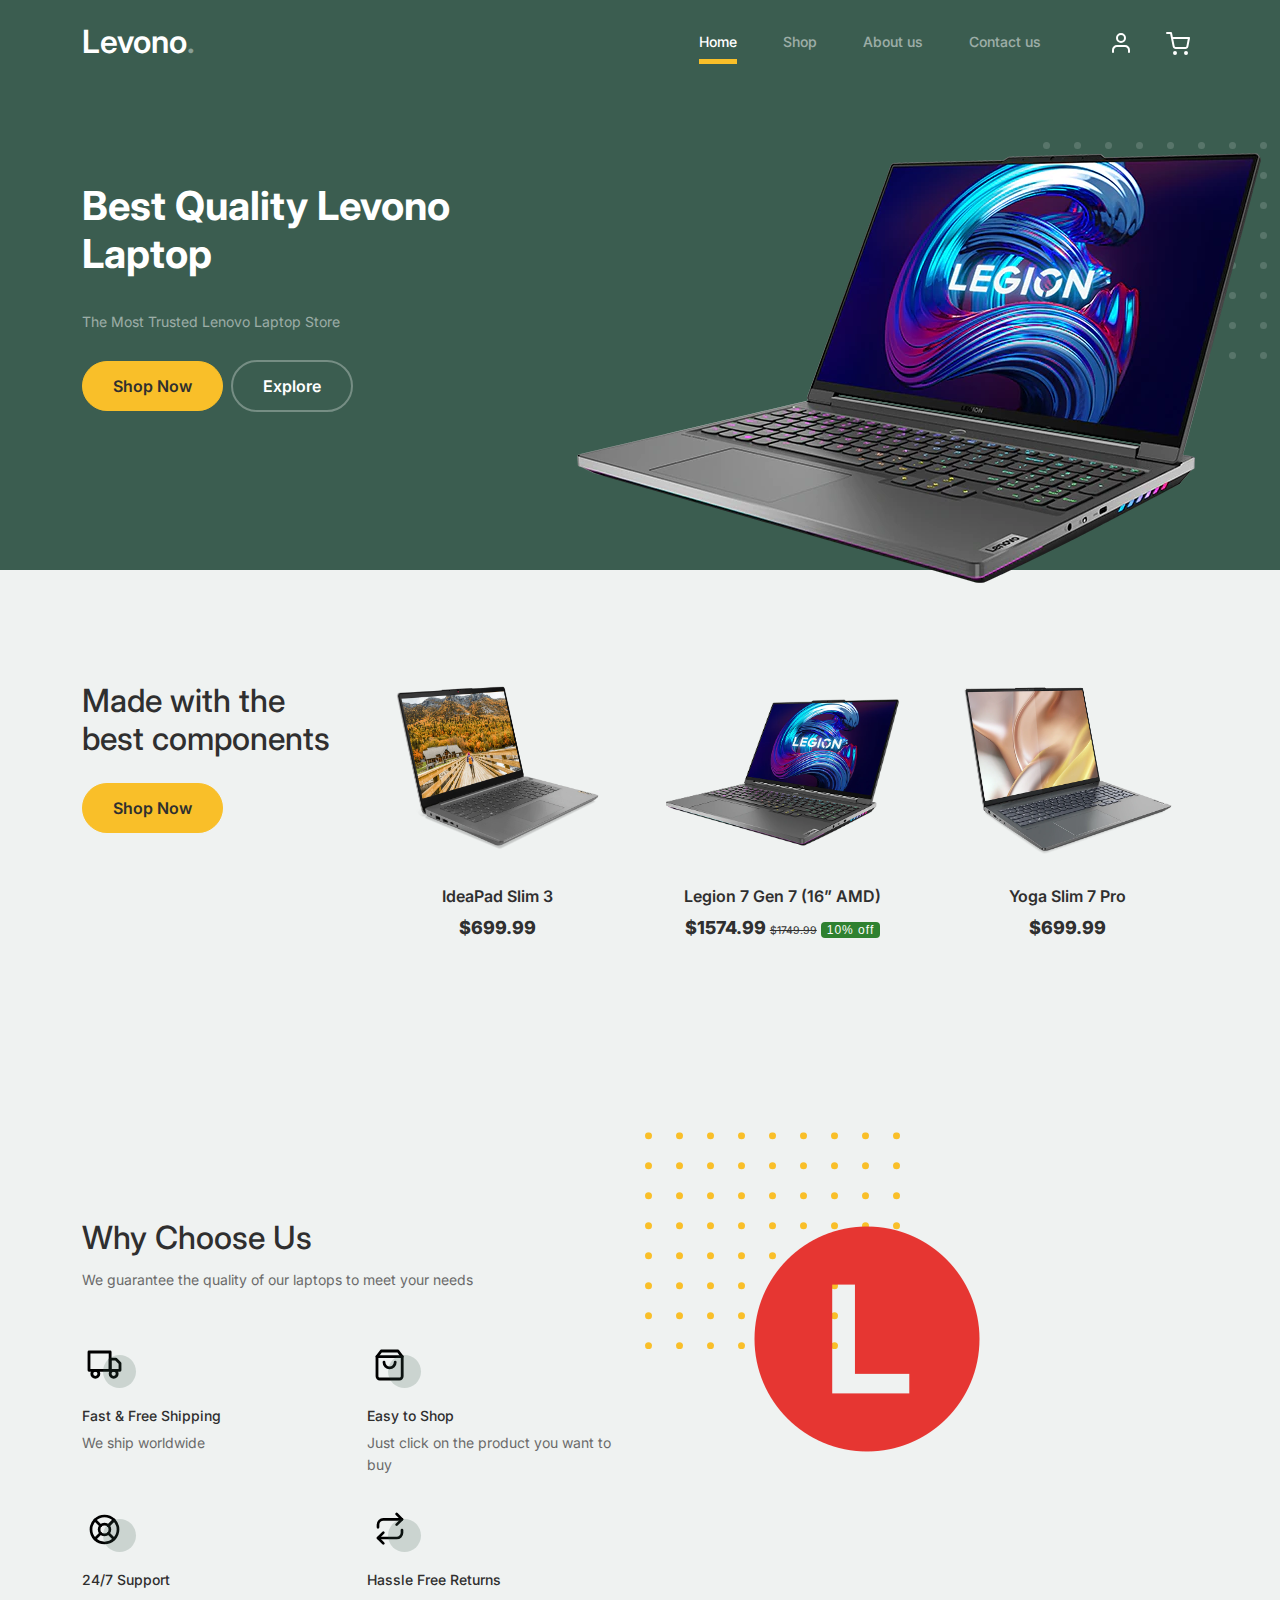
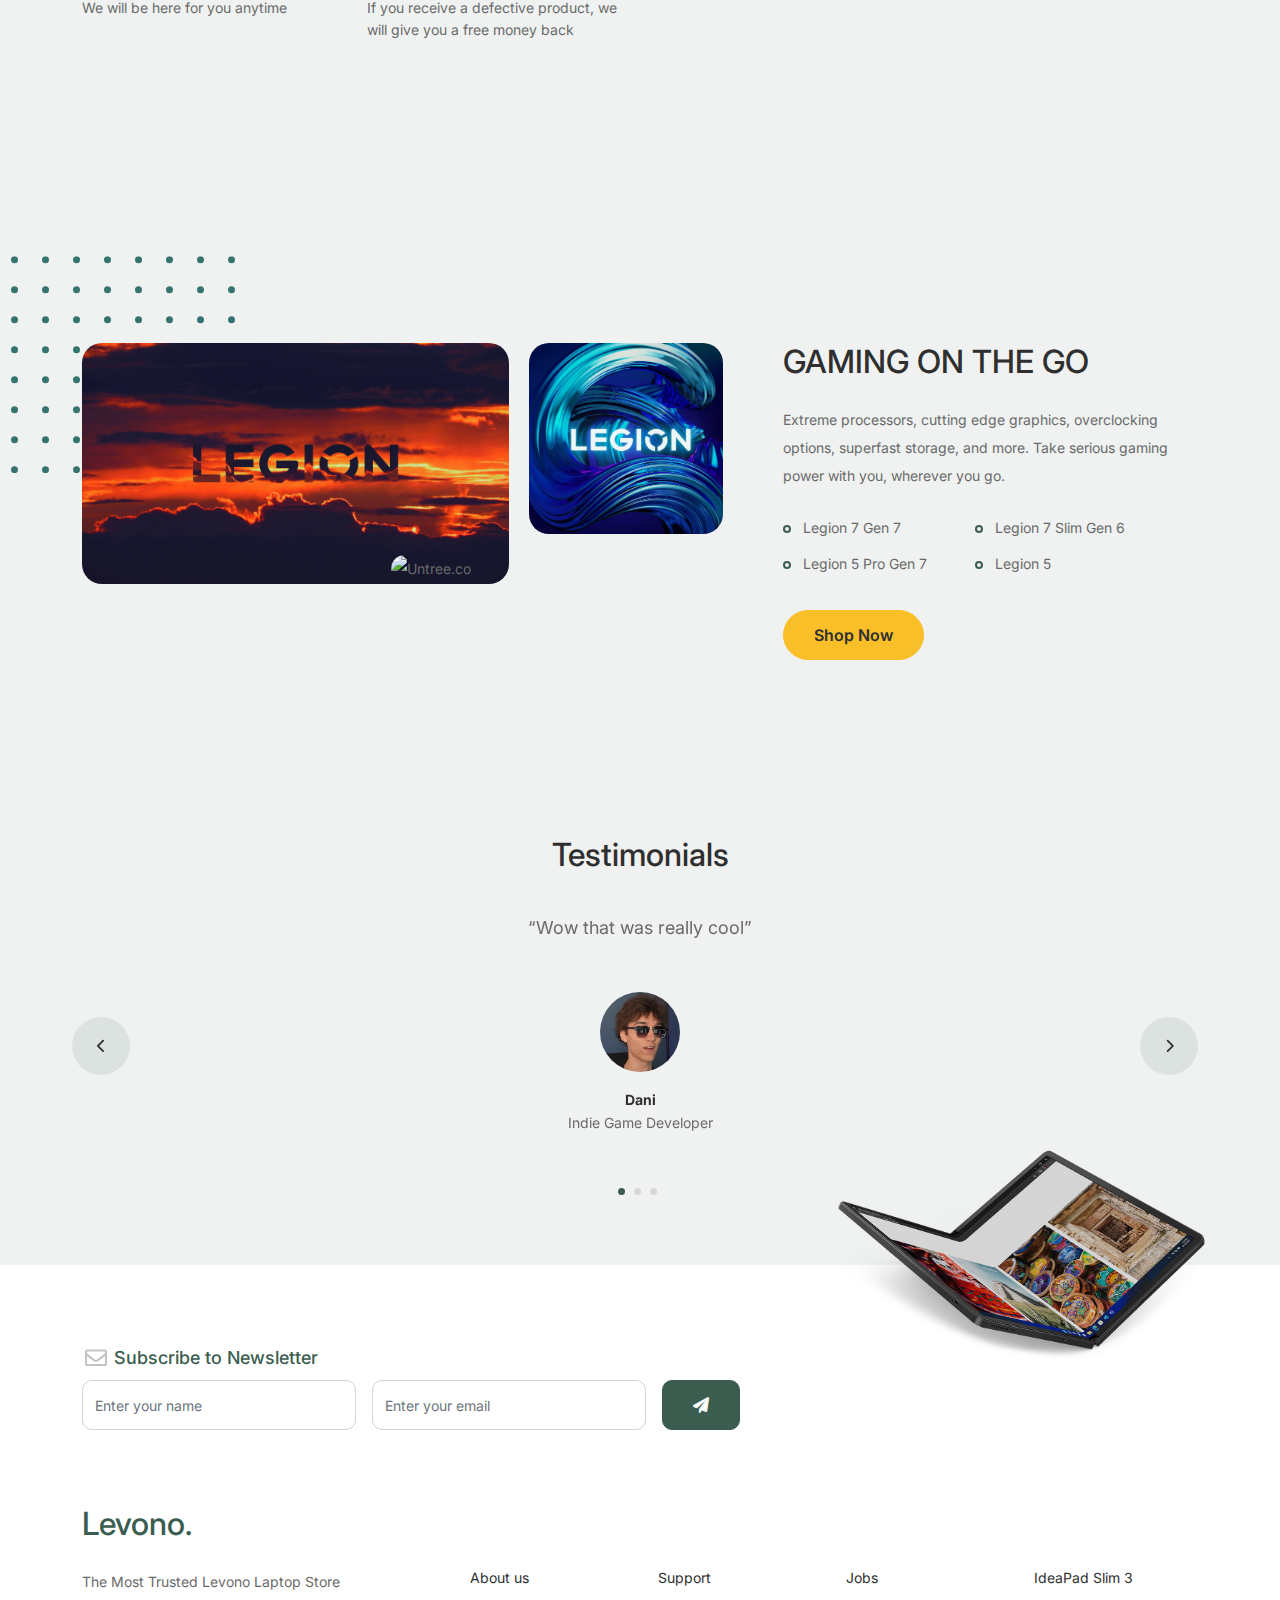
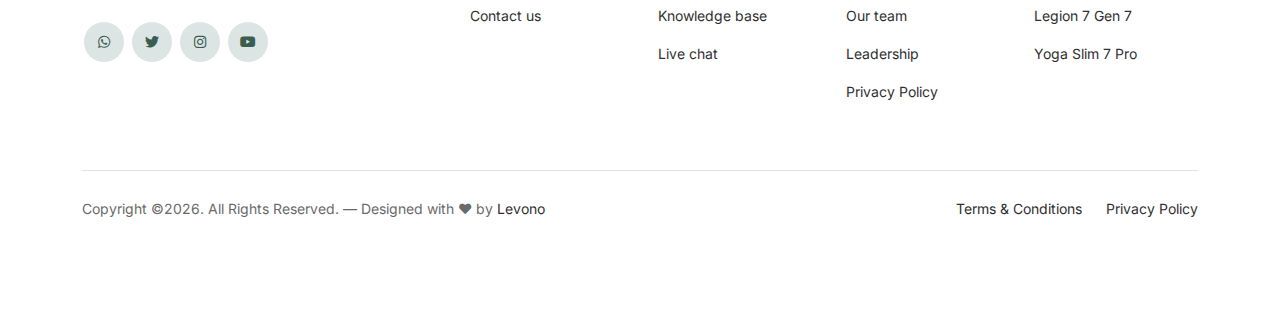
==== index.html @ ff20fc21 "Commit Pertama" ====
<!-- /*
* Bootstrap 5
* Template Name: Furni
* Template Author: Untree.co
* Template URI: https://untree.co/
* License: https://creativecommons.org/licenses/by/3.0/
*/ -->
<!doctype html>
<html lang="en">
	<head>
  		<meta charset="utf-8">
  		<meta name="viewport" content="width=device-width, initial-scale=1, shrink-to-fit=no">
  		<meta name="author" content="Furni">
  		<link rel="shortcut icon" href="Icon.png">

  		<meta name="description" content="" />
  		<meta name="keywords" content="bootstrap, bootstrap4" />

		<!-- Bootstrap CSS -->
		<link href="css/bootstrap.min.css" rel="stylesheet">
		<link href="https://cdnjs.cloudflare.com/ajax/libs/font-awesome/6.0.0-beta3/css/all.min.css" rel="stylesheet">
		<link href="css/tiny-slider.css" rel="stylesheet">
		<link href="css/style.css" rel="stylesheet">
		<link href="css/custom.css" rel="stylesheet">
		<title>Levono | Home</title>
	</head>

	<body>

		<!-- Start Header/Navigation -->
		<nav class="custom-navbar navbar navbar navbar-expand-md navbar-dark bg-dark" arial-label="Furni navigation bar">

			<div class="container">
				<a class="navbar-brand" href="index.html">Levono<span>.</span></a>

				<button class="navbar-toggler" type="button" data-bs-toggle="collapse" data-bs-target="#navbarsFurni" aria-controls="navbarsFurni" aria-expanded="false" aria-label="Toggle navigation">
					<span class="navbar-toggler-icon"></span>
				</button>

				<div class="collapse navbar-collapse" id="navbarsFurni">
					<ul class="custom-navbar-nav navbar-nav ms-auto mb-2 mb-md-0">
						<li class="nav-item active">
							<a class="nav-link" href="index.html">Home</a>
						</li>
						<li><a class="nav-link" href="shop.html">Shop</a></li>
						<li><a class="nav-link" href="about.html">About us</a></li>
						<li><a class="nav-link" href="contact.html">Contact us</a></li>
					</ul>

					<ul class="custom-navbar-cta navbar-nav mb-2 mb-md-0 ms-5">
						<li><a class="nav-link" href="#"><img src="images/user.svg"></a></li>
						<li><a class="nav-link" href="cart.html"><img src="images/cart.svg"></a></li>
					</ul>
				</div>
			</div>
				
		</nav>
		<!-- End Header/Navigation -->

		<!-- Start Hero Section -->
			<div class="hero">
				<div class="container">
					<div class="row justify-content-between">
						<div class="col-lg-5">
							<div class="intro-excerpt">
								<h1>Best Quality <span clsas="d-block">Levono Laptop</span></h1>
								<p class="mb-4">The Most Trusted Lenovo Laptop Store</p>
								<p><a href="shop.html" class="btn btn-secondary me-2">Shop Now</a><a href="#product" class="btn btn-white-outline">Explore</a></p>
							</div>
						</div>
						<div class="col-lg-7">
							<div class="hero-img-wrap">
								<img src="images/Legion 7 (16, Gen 7).png" class="img-fluid">
							</div>
						</div>
					</div>
				</div>
			</div>
		<!-- End Hero Section -->

		<!-- Start Product Section -->
		<div id="product" class="product-section">
			<div class="container">
				<div class="row">

					<!-- Start Column 1 -->
					<div class="col-md-12 col-lg-3 mb-5 mb-lg-0">
						<h2 class="mb-4 section-title">Made with the best components</h2>
						<p class="mb-4"></p>
						<p><a href="shop.html" class="btn btn-secondary me-2">Shop Now</a></p>
					</div> 
					<!-- End Column 1 -->

					<!-- Start Column 2 -->
					<div class="col-12 col-md-4 col-lg-3 mb-5 mb-md-0">
						<a class="product-item" href="cart.html">
							<img src="images/IdeaPad Slim 3 (14″, Gen 6).png" class="img-fluid product-thumbnail">
							<h3 class="product-title">IdeaPad Slim 3</h3>
							<strong class="product-price">$699.99</strong>

							<span class="icon-cross">
								<img src="images/cross.svg" class="img-fluid">
							</span>
						</a>
					</div> 
					<!-- End Column 2 -->

					<!-- Start Column 3 -->
					<div class="col-12 col-md-4 col-lg-3 mb-5 mb-md-0">
						<a class="product-item" href="cart.html">
							<img src="images/Legion 7 (16, Gen 7).png" class="img-fluid product-thumbnail">
							<h3 class="product-title">Legion 7 Gen 7 (16” AMD)</h3>
							<strong class="product-price">$1574.99</strong>
							<strike class="original-price"><span>$1749.99</span></strike>
							<span class="percent-box">10% off</span>

							<span class="icon-cross">
								<img src="images/cross.svg" class="img-fluid">
							</span>
						</a>
					</div>
					<!-- End Column 3 -->

					<!-- Start Column 4 -->
					<div class="col-12 col-md-4 col-lg-3 mb-5 mb-md-0">
						<a class="product-item" href="cart.html">
							<img src="images/Yoga Slim 7 Pro (16″, Gen 7).png" class="img-fluid product-thumbnail">
							<h3 class="product-title">Yoga Slim 7 Pro</h3>
							<strong class="product-price">$699.99</strong>

							<span class="icon-cross">
								<img src="images/cross.svg" class="img-fluid">
							</span>
						</a>
					</div>
					<!-- End Column 4 -->

				</div>
			</div>
		</div>
		<!-- End Product Section -->

		<!-- Start Why Choose Us Section -->
		<div class="why-choose-section">
			<div class="container">
				<div class="row justify-content-between">
					<div class="col-lg-6">
						<h2 class="section-title">Why Choose Us</h2>
						<p>We guarantee the quality of our laptops to meet your needs</p>

						<div class="row my-5">
							<div class="col-6 col-md-6">
								<div class="feature">
									<div class="icon">
										<img src="images/truck.svg" alt="Image" class="imf-fluid">
									</div>
									<h3>Fast &amp; Free Shipping</h3>
									<p>We ship worldwide</p>
								</div>
							</div>

							<div class="col-6 col-md-6">
								<div class="feature">
									<div class="icon">
										<img src="images/bag.svg" alt="Image" class="imf-fluid">
									</div>
									<h3>Easy to Shop</h3>
									<p>Just click on the product you want to buy</p>
								</div>
							</div>

							<div class="col-6 col-md-6">
								<div class="feature">
									<div class="icon">
										<img src="images/support.svg" alt="Image" class="imf-fluid">
									</div>
									<h3>24/7 Support</h3>
									<p>We will be here for you anytime</p>
								</div>
							</div>

							<div class="col-6 col-md-6">
								<div class="feature">
									<div class="icon">
										<img src="images/return.svg" alt="Image" class="imf-fluid">
									</div>
									<h3>Hassle Free Returns</h3>
									<p>If you receive a defective product, we will give you a free money back</p>
								</div>
							</div>

						</div>
					</div>

					<div class="col-lg-5">
						<div class="img-wrap">
							<img src="Icon.png" alt="Image" class="img-fluid">
						</div>
					</div>

				</div>
			</div>
		</div>
		<!-- End Why Choose Us Section -->

		<!-- Start We Help Section -->
		<div class="we-help-section">
			<div class="container">
				<div class="row justify-content-between">
					<div class="col-lg-7 mb-5 mb-lg-0">
						<div class="imgs-grid">
							<div class="grid grid-1"><img src="images/Nimbus.png" alt="Untree.co"></div>
							<div class="grid grid-2"><img src="images/Legion.jpg" alt="Untree.co"></div>
							<div class="grid grid-3"><img src="images/Ascent.png" alt="Untree.co"></div>
						</div>
					</div>
					<div class="col-lg-5 ps-lg-5">
						<h2 class="section-title mb-4">GAMING ON THE GO</h2>
						<p>Extreme processors, cutting edge graphics, overclocking options, superfast storage, and more. Take serious gaming power with you, wherever you go.</p>

						<ul class="list-unstyled custom-list my-4">
							<li>Legion 7 Gen 7</li>
							<li>Legion 7 Slim Gen 6</li>
							<li>Legion 5 Pro Gen 7</li>
							<li>Legion 5</li>
						</ul>
						<p><a href="shop.html" class="btn btn-secondary me-2">Shop Now</a></p>
					</div>
				</div>
			</div>
		</div>
		<!-- End We Help Section -->

		<!-- Start Testimonial Slider -->
		<div class="testimonial-section">
			<div class="container">
				<div class="row">
					<div class="col-lg-7 mx-auto text-center">
						<h2 class="section-title">Testimonials</h2>
					</div>
				</div>

				<div class="row justify-content-center">
					<div class="col-lg-12">
						<div class="testimonial-slider-wrap text-center">

							<div id="testimonial-nav">
								<span class="prev" data-controls="prev"><span class="fa fa-chevron-left"></span></span>
								<span class="next" data-controls="next"><span class="fa fa-chevron-right"></span></span>
							</div>

							<div class="testimonial-slider">
								
								<div class="item">
									<div class="row justify-content-center">
										<div class="col-lg-8 mx-auto">

											<div class="testimonial-block text-center">
												<blockquote class="mb-5">
													<p>&ldquo;Wow that was really cool&rdquo;</p>
												</blockquote>

												<div class="author-info">
													<div class="author-pic">
														<img src="images/Testimonial-1.png" alt="Maria Jones" class="img-fluid">
													</div>
													<h3 class="font-weight-bold">Dani</h3>
													<span class="position d-block mb-3">Indie Game Developer</span>
												</div>
											</div>

										</div>
									</div>
								</div> 
								<!-- END item -->

								<div class="item">
									<div class="row justify-content-center">
										<div class="col-lg-8 mx-auto">

											<div class="testimonial-block text-center">
												<blockquote class="mb-5">
													<p>&ldquo;10/10. best place to buy Lenovo laptop&rdquo;</p>
												</blockquote>

												<div class="author-info">
													<div class="author-pic">
														<img src="images/Testimonial-2.png" alt="Maria Jones" class="img-fluid">
													</div>
													<h3 class="font-weight-bold">Dr. Henky Mayaguezz</h3>
													<span class="position d-block mb-3">College Teacher</span>
												</div>
											</div>

										</div>
									</div>
								</div> 
								<!-- END item -->

								<div class="item">
									<div class="row justify-content-center">
										<div class="col-lg-8 mx-auto">

											<div class="testimonial-block text-center">
												<blockquote class="mb-5">
													<p>&ldquo;Fast delivery and good quality&rdquo;</p>
												</blockquote>

												<div class="author-info">
													<div class="author-pic">
														<img src="images/Testimonial-3.png" alt="Maria Jones" class="img-fluid">
													</div>
													<h3 class="font-weight-bold">Yulisa Ratih Istiana</h3>
													<span class="position d-block mb-3">College Student</span>
												</div>
											</div>

										</div>
									</div>
								</div> 
								<!-- END item -->

							</div>

						</div>
					</div>
				</div>
			</div>
		</div>
		<!-- End Testimonial Slider -->

		<!-- Start Footer Section -->
		<footer class="footer-section">
			<div class="container relative">

				<div class="sofa-img">
					<img src="images/ThinkPad X1 Fold (16″ Intel).png" alt="Image" class="img-fluid">
				</div>

				<div class="row">
					<div class="col-lg-8">
						<div class="subscription-form">
							<h3 class="d-flex align-items-center"><span class="me-1"><img src="images/envelope-outline.svg" alt="Image" class="img-fluid"></span><span>Subscribe to Newsletter</span></h3>

							<form action="#" class="row g-3">
								<div class="col-auto">
									<input type="text" class="form-control" placeholder="Enter your name">
								</div>
								<div class="col-auto">
									<input type="email" class="form-control" placeholder="Enter your email">
								</div>
								<div class="col-auto">
									<button class="btn btn-primary">
										<span class="fa fa-paper-plane"></span>
									</button>
								</div>
							</form>

						</div>
					</div>
				</div>

				<div class="row g-5 mb-5">
					<div class="col-lg-4">
						<div class="mb-4 footer-logo-wrap"><a href="#" class="footer-logo">Levono<span>.</span></a></div>
						<p class="mb-4">The Most Trusted Levono Laptop Store</p>

						<ul class="list-unstyled custom-social">
							<li><a href="#"><span class="fa fa-brands fa-whatsapp"></span></a></li>
							<li><a href="#"><span class="fa fa-brands fa-twitter"></span></a></li>
							<li><a href="#"><span class="fa fa-brands fa-instagram"></span></a></li>
							<li><a href="#"><span class="fa fa-brands fa-youtube"></span></a></li>
						</ul>
					</div>

					<div class="col-lg-8">
						<div class="row links-wrap">
							<div class="col-6 col-sm-6 col-md-3">
								<ul class="list-unstyled">
									<li><a href="about.html">About us</a></li>
									<li><a href="contact.html">Contact us</a></li>
								</ul>
							</div>

							<div class="col-6 col-sm-6 col-md-3">
								<ul class="list-unstyled">
									<li><a href="#">Support</a></li>
									<li><a href="#">Knowledge base</a></li>
									<li><a href="#">Live chat</a></li>
								</ul>
							</div>

							<div class="col-6 col-sm-6 col-md-3">
								<ul class="list-unstyled">
									<li><a href="#">Jobs</a></li>
									<li><a href="#">Our team</a></li>
									<li><a href="#">Leadership</a></li>
									<li><a href="#">Privacy Policy</a></li>
								</ul>
							</div>

							<div class="col-6 col-sm-6 col-md-3">
								<ul class="list-unstyled">
									<li><a href="#">IdeaPad Slim 3</a></li>
									<li><a href="#">Legion 7 Gen 7</a></li>
									<li><a href="#">Yoga Slim 7 Pro</a></li>
								</ul>
							</div>
						</div>
					</div>

				</div>

				<div class="border-top copyright">
					<div class="row pt-4">
						<div class="col-lg-6">
							<p class="mb-2 text-center text-lg-start">Copyright &copy;<script>document.write(new Date().getFullYear());</script>. All Rights Reserved. &mdash; Designed with &hearts; by <a href="https://www.lenovo.com">Levono</a> <!-- License information: https://untree.co/license/ -->
            </p>
						</div>

						<div class="col-lg-6 text-center text-lg-end">
							<ul class="list-unstyled d-inline-flex ms-auto">
								<li class="me-4"><a href="#">Terms &amp; Conditions</a></li>
								<li><a href="#">Privacy Policy</a></li>
							</ul>
						</div>

					</div>
				</div>

			</div>
		</footer>
		<!-- End Footer Section -->	


		<script src="js/bootstrap.bundle.min.js"></script>
		<script src="js/tiny-slider.js"></script>
		<script src="js/custom.js"></script>
	</body>

</html>
---- css/tiny-slider.css ----
.tns-outer{padding:0 !important}.tns-outer [hidden]{display:none !important}.tns-outer [aria-controls],.tns-outer [data-action]{cursor:pointer}.tns-slider{-webkit-transition:all 0s;-moz-transition:all 0s;transition:all 0s}.tns-slider>.tns-item{-webkit-box-sizing:border-box;-moz-box-sizing:border-box;box-sizing:border-box}.tns-horizontal.tns-subpixel{white-space:nowrap}.tns-horizontal.tns-subpixel>.tns-item{display:inline-block;vertical-align:top;white-space:normal}.tns-horizontal.tns-no-subpixel:after{content:'';display:table;clear:both}.tns-horizontal.tns-no-subpixel>.tns-item{float:left}.tns-horizontal.tns-carousel.tns-no-subpixel>.tns-item{margin-right:-100%}.tns-no-calc{position:relative;left:0}.tns-gallery{position:relative;left:0;min-height:1px}.tns-gallery>.tns-item{position:absolute;left:-100%;-webkit-transition:transform 0s, opacity 0s;-moz-transition:transform 0s, opacity 0s;transition:transform 0s, opacity 0s}.tns-gallery>.tns-slide-active{position:relative;left:auto !important}.tns-gallery>.tns-moving{-webkit-transition:all 0.25s;-moz-transition:all 0.25s;transition:all 0.25s}.tns-autowidth{display:inline-block}.tns-lazy-img{-webkit-transition:opacity 0.6s;-moz-transition:opacity 0.6s;transition:opacity 0.6s;opacity:0.6}.tns-lazy-img.tns-complete{opacity:1}.tns-ah{-webkit-transition:height 0s;-moz-transition:height 0s;transition:height 0s}.tns-ovh{overflow:hidden}.tns-visually-hidden{position:absolute;left:-10000em}.tns-transparent{opacity:0;visibility:hidden}.tns-fadeIn{opacity:1;filter:alpha(opacity=100);z-index:0}.tns-normal,.tns-fadeOut{opacity:0;filter:alpha(opacity=0);z-index:-1}.tns-vpfix{white-space:nowrap}.tns-vpfix>div,.tns-vpfix>li{display:inline-block}.tns-t-subp2{margin:0 auto;width:310px;position:relative;height:10px;overflow:hidden}.tns-t-ct{width:2333.3333333%;width:-webkit-calc(100% * 70 / 3);width:-moz-calc(100% * 70 / 3);width:calc(100% * 70 / 3);position:absolute;right:0}.tns-t-ct:after{content:'';display:table;clear:both}.tns-t-ct>div{width:1.4285714%;width:-webkit-calc(100% / 70);width:-moz-calc(100% / 70);width:calc(100% / 70);height:10px;float:left}

/*# sourceMappingURL=sourcemaps/tiny-slider.css.map */
---- css/style.css ----
/*
* Template Name: UntreeStore
* Template Author: Untree.co
* Author URI: https://untree.co/
* License: https://creativecommons.org/licenses/by/3.0/
*/
@import url("https://fonts.googleapis.com/css2?family=Inter:wght@400;500;600;700;800&display=swap");
body {
  overflow-x: hidden;
  position: relative; }

body {
  font-family: "Inter", sans-serif;
  font-weight: 400;
  line-height: 28px;
  color: #6a6a6a;
  font-size: 14px;
  background-color: #eff2f1; }

a {
  text-decoration: none;
  -webkit-transition: .3s all ease;
  -o-transition: .3s all ease;
  transition: .3s all ease;
  color: #2f2f2f;
  text-decoration: underline; }
  a:hover {
    color: #2f2f2f;
    text-decoration: none; }
  a.more {
    font-weight: 600; }

.custom-navbar {
  background: #3b5d50 !important;
  padding-top: 20px;
  padding-bottom: 20px; }
  .custom-navbar .navbar-brand {
    font-size: 32px;
    font-weight: 600; }
    .custom-navbar .navbar-brand > span {
      opacity: .4; }
  .custom-navbar .navbar-toggler {
    border-color: transparent; }
    .custom-navbar .navbar-toggler:active, .custom-navbar .navbar-toggler:focus {
      -webkit-box-shadow: none;
      box-shadow: none;
      outline: none; }
  @media (min-width: 992px) {
    .custom-navbar .custom-navbar-nav li {
      margin-left: 15px;
      margin-right: 15px; } }
  .custom-navbar .custom-navbar-nav li a {
    font-weight: 500;
    color: #ffffff !important;
    opacity: .5;
    -webkit-transition: .3s all ease;
    -o-transition: .3s all ease;
    transition: .3s all ease;
    position: relative; }
    @media (min-width: 768px) {
      .custom-navbar .custom-navbar-nav li a:before {
        content: "";
        position: absolute;
        bottom: 0;
        left: 8px;
        right: 8px;
        background: #f9bf29;
        height: 5px;
        opacity: 1;
        visibility: visible;
        width: 0;
        -webkit-transition: .15s all ease-out;
        -o-transition: .15s all ease-out;
        transition: .15s all ease-out; } }
    .custom-navbar .custom-navbar-nav li a:hover {
      opacity: 1; }
      .custom-navbar .custom-navbar-nav li a:hover:before {
        width: calc(100% - 16px); }
  .custom-navbar .custom-navbar-nav li.active a {
    opacity: 1; }
    .custom-navbar .custom-navbar-nav li.active a:before {
      width: calc(100% - 16px); }
  .custom-navbar .custom-navbar-cta {
    margin-left: 0 !important;
    -webkit-box-orient: horizontal;
    -webkit-box-direction: normal;
    -ms-flex-direction: row;
    flex-direction: row; }
    @media (min-width: 768px) {
      .custom-navbar .custom-navbar-cta {
        margin-left: 40px !important; } }
    .custom-navbar .custom-navbar-cta li {
      margin-left: 0px;
      margin-right: 0px; }
      .custom-navbar .custom-navbar-cta li:first-child {
        margin-right: 20px; }

.hero {
  background: #3b5d50;
  padding: calc(4rem - 30px) 0 0rem 0; }
  @media (min-width: 768px) {
    .hero {
      padding: calc(4rem - 30px) 0 4rem 0; } }
  @media (min-width: 992px) {
    .hero {
      padding: calc(8rem - 30px) 0 8rem 0; } }
  .hero .intro-excerpt {
    position: relative;
    z-index: 4; }
    @media (min-width: 992px) {
      .hero .intro-excerpt {
        max-width: 450px; } }
  .hero h1 {
    font-weight: 700;
    color: #ffffff;
    margin-bottom: 30px; }
    @media (min-width: 1400px) {
      .hero h1 {
        font-size: 54px; } }
  .hero p {
    color: rgba(255, 255, 255, 0.5);
    margin-bottom: 30px; }
  .hero .hero-img-wrap {
    position: relative; }
    .hero .hero-img-wrap img {
      position: relative;
      top: 0px;
      right: 0px;
      z-index: 2;
      max-width: 780px;
      left: -20px; }
      @media (min-width: 768px) {
        .hero .hero-img-wrap img {
          right: 0px;
          left: -100px; } }
      @media (min-width: 992px) {
        .hero .hero-img-wrap img {
          left: 0px;
          top: -80px;
          position: absolute;
          right: -50px; } }
      @media (min-width: 1200px) {
        .hero .hero-img-wrap img {
          left: 0px;
          top: -80px;
          right: -100px; } }
    .hero .hero-img-wrap:after {
      content: "";
      position: absolute;
      width: 255px;
      height: 217px;
      background-image: url("../images/dots-light.svg");
      background-size: contain;
      background-repeat: no-repeat;
      right: -100px;
      top: -0px; }
      @media (min-width: 1200px) {
        .hero .hero-img-wrap:after {
          top: -40px; } }

.btn {
  font-weight: 600;
  padding: 12px 30px;
  border-radius: 30px;
  color: #ffffff;
  background: #2f2f2f;
  border-color: #2f2f2f; }
  .btn:hover {
    color: #ffffff;
    background: #222222;
    border-color: #222222; }
  .btn:active, .btn:focus {
    outline: none !important;
    -webkit-box-shadow: none;
    box-shadow: none; }
  .btn.btn-primary {
    background: #3b5d50;
    border-color: #3b5d50; }
    .btn.btn-primary:hover {
      background: #314d43;
      border-color: #314d43; }
  .btn.btn-secondary {
    color: #2f2f2f;
    background: #f9bf29;
    border-color: #f9bf29; }
    .btn.btn-secondary:hover {
      background: #f8b810;
      border-color: #f8b810; }
  .btn.btn-white-outline {
    background: transparent;
    border-width: 2px;
    border-color: rgba(255, 255, 255, 0.3); }
    .btn.btn-white-outline:hover {
      border-color: white;
      color: #ffffff; }

.section-title {
  color: #2f2f2f; }

.product-section {
  padding: 7rem 0; }
  .product-section .product-item {
    text-align: center;
    text-decoration: none;
    display: block;
    position: relative;
    padding-bottom: 50px;
    cursor: pointer; }
    .product-section .product-item .product-thumbnail {
      min-width: 200px;
      height: 175px;
      margin-bottom: 30px;
      position: relative;
      top: 0;
      -webkit-transition: .3s all ease;
      -o-transition: .3s all ease;
      transition: .3s all ease; }
    .product-section .product-item h3 {
      font-weight: 600;
      font-size: 16px; }
    .product-section .product-item strong {
      font-weight: 800 !important;
      font-size: 18px !important; }
    .product-section .product-item h3, .product-section .product-item strong {
      color: #2f2f2f;
      text-decoration: none; }
    .product-section .product-item .icon-cross {
      position: absolute;
      width: 35px;
      height: 35px;
      display: inline-block;
      background: #2f2f2f;
      bottom: 15px;
      left: 50%;
      -webkit-transform: translateX(-50%);
      -ms-transform: translateX(-50%);
      transform: translateX(-50%);
      margin-bottom: -17.5px;
      border-radius: 50%;
      opacity: 0;
      visibility: hidden;
      -webkit-transition: .3s all ease;
      -o-transition: .3s all ease;
      transition: .3s all ease; }
      .product-section .product-item .icon-cross img {
        position: absolute;
        left: 50%;
        top: 50%;
        -webkit-transform: translate(-50%, -50%);
        -ms-transform: translate(-50%, -50%);
        transform: translate(-50%, -50%); }
    .product-section .product-item:before {
      bottom: 0;
      left: 0;
      right: 0;
      position: absolute;
      content: "";
      background: #dce5e4;
      height: 0%;
      z-index: -1;
      border-radius: 10px;
      -webkit-transition: .3s all ease;
      -o-transition: .3s all ease;
      transition: .3s all ease; }
    .product-section .product-item:hover .product-thumbnail {
      top: -25px; }
    .product-section .product-item:hover .icon-cross {
      bottom: 0;
      opacity: 1;
      visibility: visible; }
    .product-section .product-item:hover:before {
      height: 70%; }

.why-choose-section {
  padding: 7rem 0; }
  .why-choose-section .img-wrap {
    position: relative; }
    .why-choose-section .img-wrap:before {
      position: absolute;
      content: "";
      width: 255px;
      height: 217px;
      background-image: url("../images/dots-yellow.svg");
      background-repeat: no-repeat;
      background-size: contain;
      -webkit-transform: translate(-40%, -40%);
      -ms-transform: translate(-40%, -40%);
      transform: translate(-40%, -40%);
      z-index: -1; }
    .why-choose-section .img-wrap img {
      border-radius: 20px; }

.feature {
  margin-bottom: 30px; }
  .feature .icon {
    display: inline-block;
    position: relative;
    margin-bottom: 20px; }
    .feature .icon:before {
      content: "";
      width: 33px;
      height: 33px;
      position: absolute;
      background: rgba(59, 93, 80, 0.2);
      border-radius: 50%;
      right: -8px;
      bottom: 0; }
  .feature h3 {
    font-size: 14px;
    color: #2f2f2f; }
  .feature p {
    font-size: 14px;
    line-height: 22px;
    color: #6a6a6a; }

.we-help-section {
  padding: 7rem 0; }
  .we-help-section .imgs-grid {
    display: -ms-grid;
    display: grid;
    -ms-grid-columns: (1fr)[27];
    grid-template-columns: repeat(27, 1fr);
    position: relative; }
    .we-help-section .imgs-grid:before {
      position: absolute;
      content: "";
      width: 255px;
      height: 217px;
      background-image: url("../images/dots-green.svg");
      background-size: contain;
      background-repeat: no-repeat;
      -webkit-transform: translate(-40%, -40%);
      -ms-transform: translate(-40%, -40%);
      transform: translate(-40%, -40%);
      z-index: -1; }
    .we-help-section .imgs-grid .grid {
      position: relative; }
      .we-help-section .imgs-grid .grid img {
        border-radius: 20px;
        max-width: 100%; }
      .we-help-section .imgs-grid .grid.grid-1 {
        -ms-grid-column: 1;
        -ms-grid-column-span: 18;
        grid-column: 1 / span 18;
        -ms-grid-row: 1;
        -ms-grid-row-span: 27;
        grid-row: 1 / span 27; }
      .we-help-section .imgs-grid .grid.grid-2 {
        -ms-grid-column: 19;
        -ms-grid-column-span: 27;
        grid-column: 19 / span 27;
        -ms-grid-row: 1;
        -ms-grid-row-span: 5;
        grid-row: 1 / span 5;
        padding-left: 20px; }
      .we-help-section .imgs-grid .grid.grid-3 {
        -ms-grid-column: 14;
        -ms-grid-column-span: 16;
        grid-column: 14 / span 16;
        -ms-grid-row: 6;
        -ms-grid-row-span: 27;
        grid-row: 6 / span 27;
        padding-top: 20px; }

.custom-list {
  width: 100%; }
  .custom-list li {
    display: inline-block;
    width: calc(50% - 20px);
    margin-bottom: 12px;
    line-height: 1.5;
    position: relative;
    padding-left: 20px; }
    .custom-list li:before {
      content: "";
      width: 8px;
      height: 8px;
      border-radius: 50%;
      border: 2px solid #3b5d50;
      position: absolute;
      left: 0;
      top: 8px; }

.popular-product {
  padding: 0 0 7rem 0; }
  .popular-product .product-item-sm h3 {
    font-size: 14px;
    font-weight: 700;
    color: #2f2f2f; }
  .popular-product .product-item-sm a {
    text-decoration: none;
    color: #2f2f2f;
    -webkit-transition: .3s all ease;
    -o-transition: .3s all ease;
    transition: .3s all ease; }
    .popular-product .product-item-sm a:hover {
      color: rgba(47, 47, 47, 0.5); }
  .popular-product .product-item-sm p {
    line-height: 1.4;
    margin-bottom: 10px;
    font-size: 14px; }
  .popular-product .product-item-sm .thumbnail {
    margin-right: 10px;
    -webkit-box-flex: 0;
    -ms-flex: 0 0 120px;
    flex: 0 0 120px;
    position: relative; }
    .popular-product .product-item-sm .thumbnail:before {
      content: "";
      position: absolute;
      border-radius: 20px;
      background: #dce5e4;
      width: 98px;
      height: 98px;
      top: 50%;
      left: 50%;
      -webkit-transform: translate(-50%, -50%);
      -ms-transform: translate(-50%, -50%);
      transform: translate(-50%, -50%);
      z-index: -1; }

.testimonial-section {
  padding: 3rem 0 7rem 0; }

.testimonial-slider-wrap {
  position: relative; }
  .testimonial-slider-wrap .tns-inner {
    padding-top: 30px; }
  .testimonial-slider-wrap .item .testimonial-block blockquote {
    font-size: 16px; }
    @media (min-width: 768px) {
      .testimonial-slider-wrap .item .testimonial-block blockquote {
        line-height: 32px;
        font-size: 18px; } }
  .testimonial-slider-wrap .item .testimonial-block .author-info .author-pic {
    margin-bottom: 20px; }
    .testimonial-slider-wrap .item .testimonial-block .author-info .author-pic img {
      max-width: 80px;
      border-radius: 50%; }
  .testimonial-slider-wrap .item .testimonial-block .author-info h3 {
    font-size: 14px;
    font-weight: 700;
    color: #2f2f2f;
    margin-bottom: 0; }
  .testimonial-slider-wrap #testimonial-nav {
    position: absolute;
    top: 50%;
    z-index: 99;
    width: 100%;
    display: none; }
    @media (min-width: 768px) {
      .testimonial-slider-wrap #testimonial-nav {
        display: block; } }
    .testimonial-slider-wrap #testimonial-nav > span {
      cursor: pointer;
      position: absolute;
      width: 58px;
      height: 58px;
      line-height: 58px;
      border-radius: 50%;
      background: rgba(59, 93, 80, 0.1);
      color: #2f2f2f;
      -webkit-transition: .3s all ease;
      -o-transition: .3s all ease;
      transition: .3s all ease; }
      .testimonial-slider-wrap #testimonial-nav > span:hover {
        background: #3b5d50;
        color: #ffffff; }
    .testimonial-slider-wrap #testimonial-nav .prev {
      left: -10px; }
    .testimonial-slider-wrap #testimonial-nav .next {
      right: 0; }
  .testimonial-slider-wrap .tns-nav {
    position: absolute;
    bottom: -50px;
    left: 50%;
    -webkit-transform: translateX(-50%);
    -ms-transform: translateX(-50%);
    transform: translateX(-50%); }
    .testimonial-slider-wrap .tns-nav button {
      background: none;
      border: none;
      display: inline-block;
      position: relative;
      width: 0 !important;
      height: 7px !important;
      margin: 2px; }
      .testimonial-slider-wrap .tns-nav button:active, .testimonial-slider-wrap .tns-nav button:focus, .testimonial-slider-wrap .tns-nav button:hover {
        outline: none;
        -webkit-box-shadow: none;
        box-shadow: none;
        background: none; }
      .testimonial-slider-wrap .tns-nav button:before {
        display: block;
        width: 7px;
        height: 7px;
        left: 0;
        top: 0;
        position: absolute;
        content: "";
        border-radius: 50%;
        -webkit-transition: .3s all ease;
        -o-transition: .3s all ease;
        transition: .3s all ease;
        background-color: #d6d6d6; }
      .testimonial-slider-wrap .tns-nav button:hover:before, .testimonial-slider-wrap .tns-nav button.tns-nav-active:before {
        background-color: #3b5d50; }

.before-footer-section {
  padding: 7rem 0 12rem 0 !important; }

.blog-section {
  padding: 7rem 0 12rem 0; }
  .blog-section .post-entry a {
    text-decoration: none; }
  .blog-section .post-entry .post-thumbnail {
    display: block;
    margin-bottom: 20px; }
    .blog-section .post-entry .post-thumbnail img {
      border-radius: 20px;
      -webkit-transition: .3s all ease;
      -o-transition: .3s all ease;
      transition: .3s all ease; }
  .blog-section .post-entry .post-content-entry {
    padding-left: 15px;
    padding-right: 15px; }
    .blog-section .post-entry .post-content-entry h3 {
      font-size: 16px;
      margin-bottom: 0;
      font-weight: 600;
      margin-bottom: 7px; }
    .blog-section .post-entry .post-content-entry .meta {
      font-size: 14px; }
      .blog-section .post-entry .post-content-entry .meta a {
        font-weight: 600; }
  .blog-section .post-entry:hover .post-thumbnail img, .blog-section .post-entry:focus .post-thumbnail img {
    opacity: .7; }

.footer-section {
  padding: 80px 0;
  background: #ffffff; }
  .footer-section .relative {
    position: relative; }
  .footer-section a {
    text-decoration: none;
    color: #2f2f2f;
    -webkit-transition: .3s all ease;
    -o-transition: .3s all ease;
    transition: .3s all ease; }
    .footer-section a:hover {
      color: rgba(47, 47, 47, 0.5); }
  .footer-section .subscription-form {
    margin-bottom: 40px;
    position: relative;
    z-index: 2;
    margin-top: 100px; }
    @media (min-width: 992px) {
      .footer-section .subscription-form {
        margin-top: 0px;
        margin-bottom: 80px; } }
    .footer-section .subscription-form h3 {
      font-size: 18px;
      font-weight: 500;
      color: #3b5d50; }
    .footer-section .subscription-form .form-control {
      height: 50px;
      border-radius: 10px;
      font-family: "Inter", sans-serif; }
      .footer-section .subscription-form .form-control:active, .footer-section .subscription-form .form-control:focus {
        outline: none;
        -webkit-box-shadow: none;
        box-shadow: none;
        border-color: #3b5d50;
        -webkit-box-shadow: 0 1px 4px 0 rgba(0, 0, 0, 0.2);
        box-shadow: 0 1px 4px 0 rgba(0, 0, 0, 0.2); }
      .footer-section .subscription-form .form-control::-webkit-input-placeholder {
        font-size: 14px; }
      .footer-section .subscription-form .form-control::-moz-placeholder {
        font-size: 14px; }
      .footer-section .subscription-form .form-control:-ms-input-placeholder {
        font-size: 14px; }
      .footer-section .subscription-form .form-control:-moz-placeholder {
        font-size: 14px; }
    .footer-section .subscription-form .btn {
      border-radius: 10px !important; }
  .footer-section .sofa-img {
    position: absolute;
    top: -200px;
    z-index: 1;
    right: 0; }
    .footer-section .sofa-img img {
      max-width: 380px; }
  .footer-section .links-wrap {
    margin-top: 0px; }
    @media (min-width: 992px) {
      .footer-section .links-wrap {
        margin-top: 54px; } }
    .footer-section .links-wrap ul li {
      margin-bottom: 10px; }
  .footer-section .footer-logo-wrap .footer-logo {
    font-size: 32px;
    font-weight: 500;
    text-decoration: none;
    color: #3b5d50; }
  .footer-section .custom-social li {
    margin: 2px;
    display: inline-block; }
    .footer-section .custom-social li a {
      width: 40px;
      height: 40px;
      text-align: center;
      line-height: 40px;
      display: inline-block;
      background: #dce5e4;
      color: #3b5d50;
      border-radius: 50%; }
      .footer-section .custom-social li a:hover {
        background: #3b5d50;
        color: #ffffff; }
  .footer-section .border-top {
    border-color: #dce5e4; }
    .footer-section .border-top.copyright {
      font-size: 14px !important; }

.untree_co-section {
  padding: 7rem 0; }

.form-control {
  height: 50px;
  border-radius: 10px;
  font-family: "Inter", sans-serif; }
  .form-control:active, .form-control:focus {
    outline: none;
    -webkit-box-shadow: none;
    box-shadow: none;
    border-color: #3b5d50;
    -webkit-box-shadow: 0 1px 4px 0 rgba(0, 0, 0, 0.2);
    box-shadow: 0 1px 4px 0 rgba(0, 0, 0, 0.2); }
  .form-control::-webkit-input-placeholder {
    font-size: 14px; }
  .form-control::-moz-placeholder {
    font-size: 14px; }
  .form-control:-ms-input-placeholder {
    font-size: 14px; }
  .form-control:-moz-placeholder {
    font-size: 14px; }

.service {
  line-height: 1.5; }
  .service .service-icon {
    border-radius: 10px;
    -webkit-box-flex: 0;
    -ms-flex: 0 0 50px;
    flex: 0 0 50px;
    height: 50px;
    line-height: 50px;
    text-align: center;
    background: #3b5d50;
    margin-right: 20px;
    color: #ffffff; }

textarea {
  height: auto !important; }

.site-blocks-table {
  overflow: auto; }
  .site-blocks-table .product-thumbnail {
    width: 200px; }
  .site-blocks-table .btn {
    padding: 2px 10px; }
  .site-blocks-table thead th {
    padding: 30px;
    text-align: center;
    border-width: 0px !important;
    vertical-align: middle;
    color: rgba(0, 0, 0, 0.8);
    font-size: 18px; }
  .site-blocks-table td {
    padding: 20px;
    text-align: center;
    vertical-align: middle;
    color: rgba(0, 0, 0, 0.8); }
  .site-blocks-table tbody tr:first-child td {
    border-top: 1px solid #3b5d50 !important; }
  .site-blocks-table .btn {
    background: none !important;
    color: #000000;
    border: none;
    height: auto !important; }

.site-block-order-table th {
  border-top: none !important;
  border-bottom-width: 1px !important; }

.site-block-order-table td, .site-block-order-table th {
  color: #000000; }

.couponcode-wrap input {
  border-radius: 10px !important; }

.text-primary {
  color: #3b5d50 !important; }

.thankyou-icon {
  position: relative;
  color: #3b5d50; }
  .thankyou-icon:before {
    position: absolute;
    content: "";
    width: 50px;
    height: 50px;
    border-radius: 50%;
    background: rgba(59, 93, 80, 0.2); }
---- css/custom.css ----
.original-price {
	font-size: 75%;
	stroke: black;
}

.percent-box {
	background-color: #060;
	opacity: .8;
	border: 1px solid transparent;
	border-radius: 4px;
	color: #fff;
	padding: 0 5px;
	font-size: 12px;
	line-height: 22px;
	font-weight: normal;
	letter-spacing: 1px;
	font-family: Lato, Helvetica, Arial, sans-serif;
}

.featured-item {
	height: 300px;
}

.team {
	height: 550px;
	width: 550px;
}
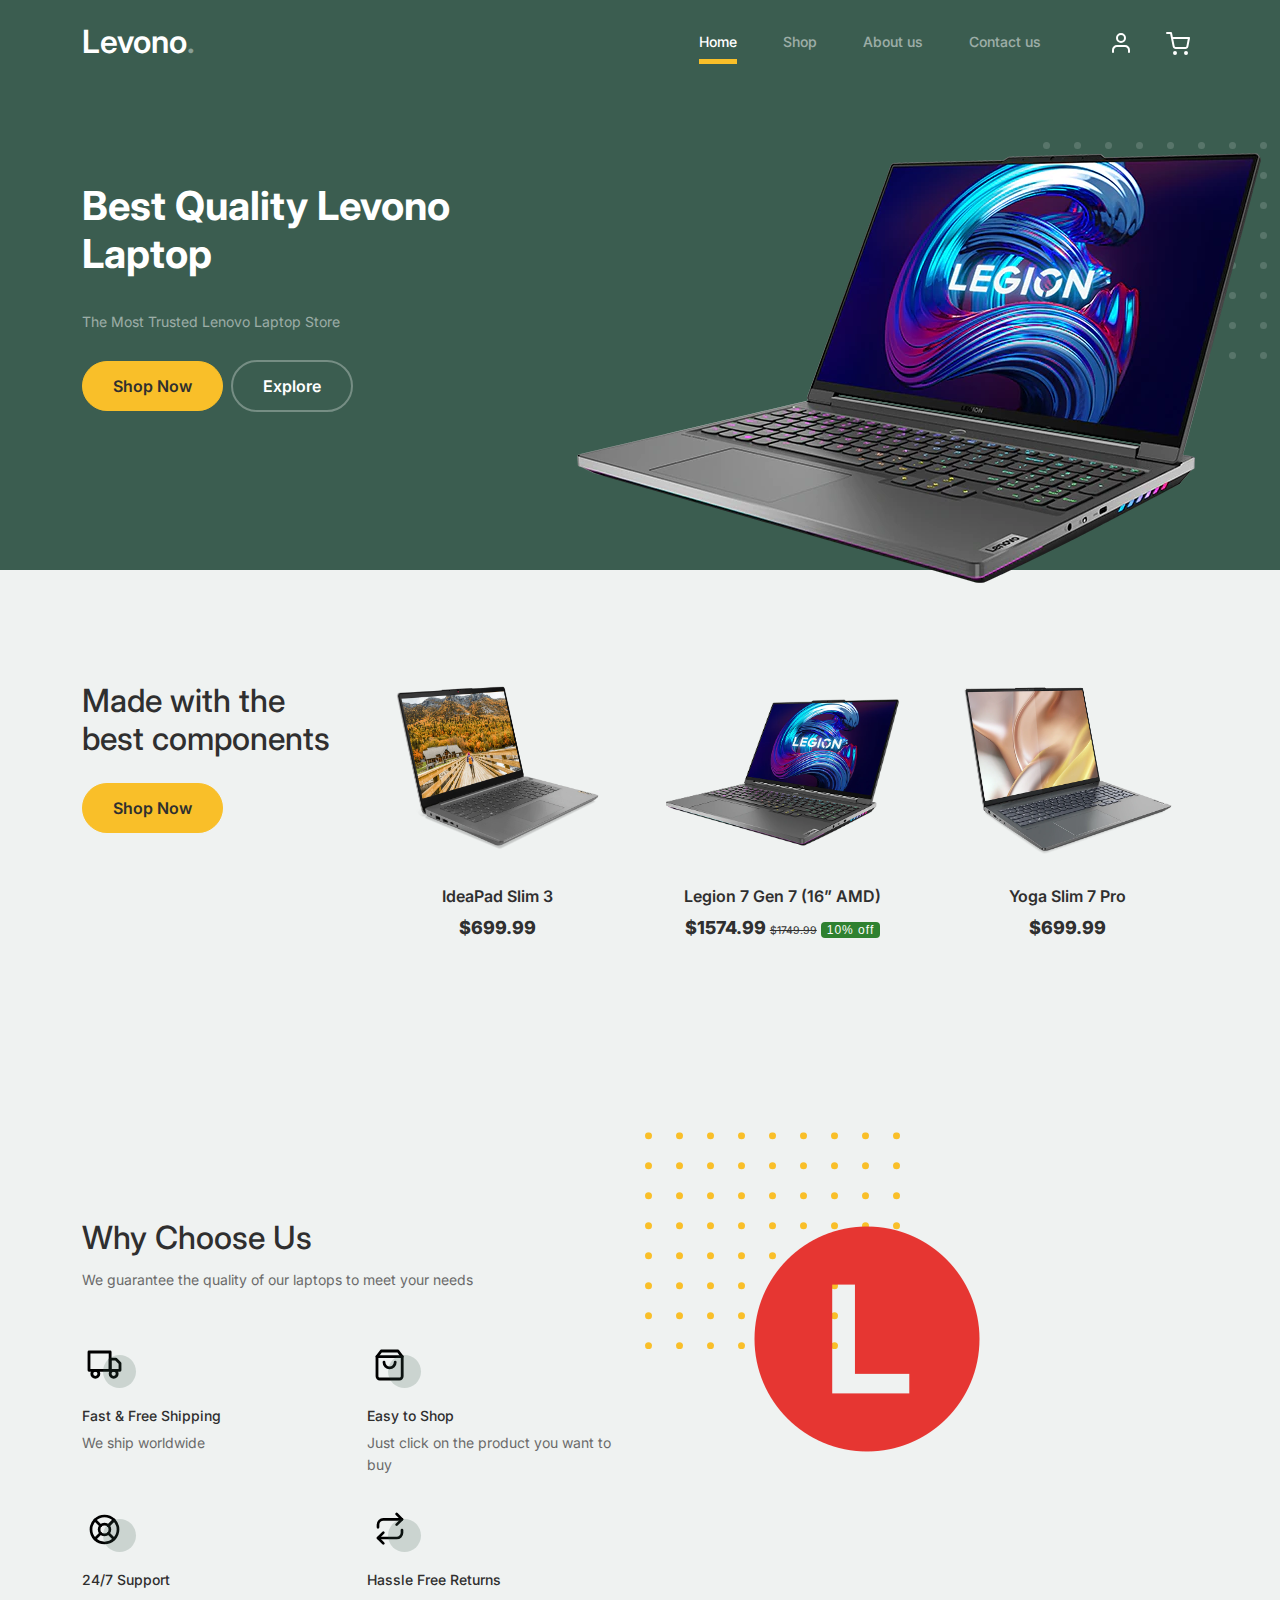
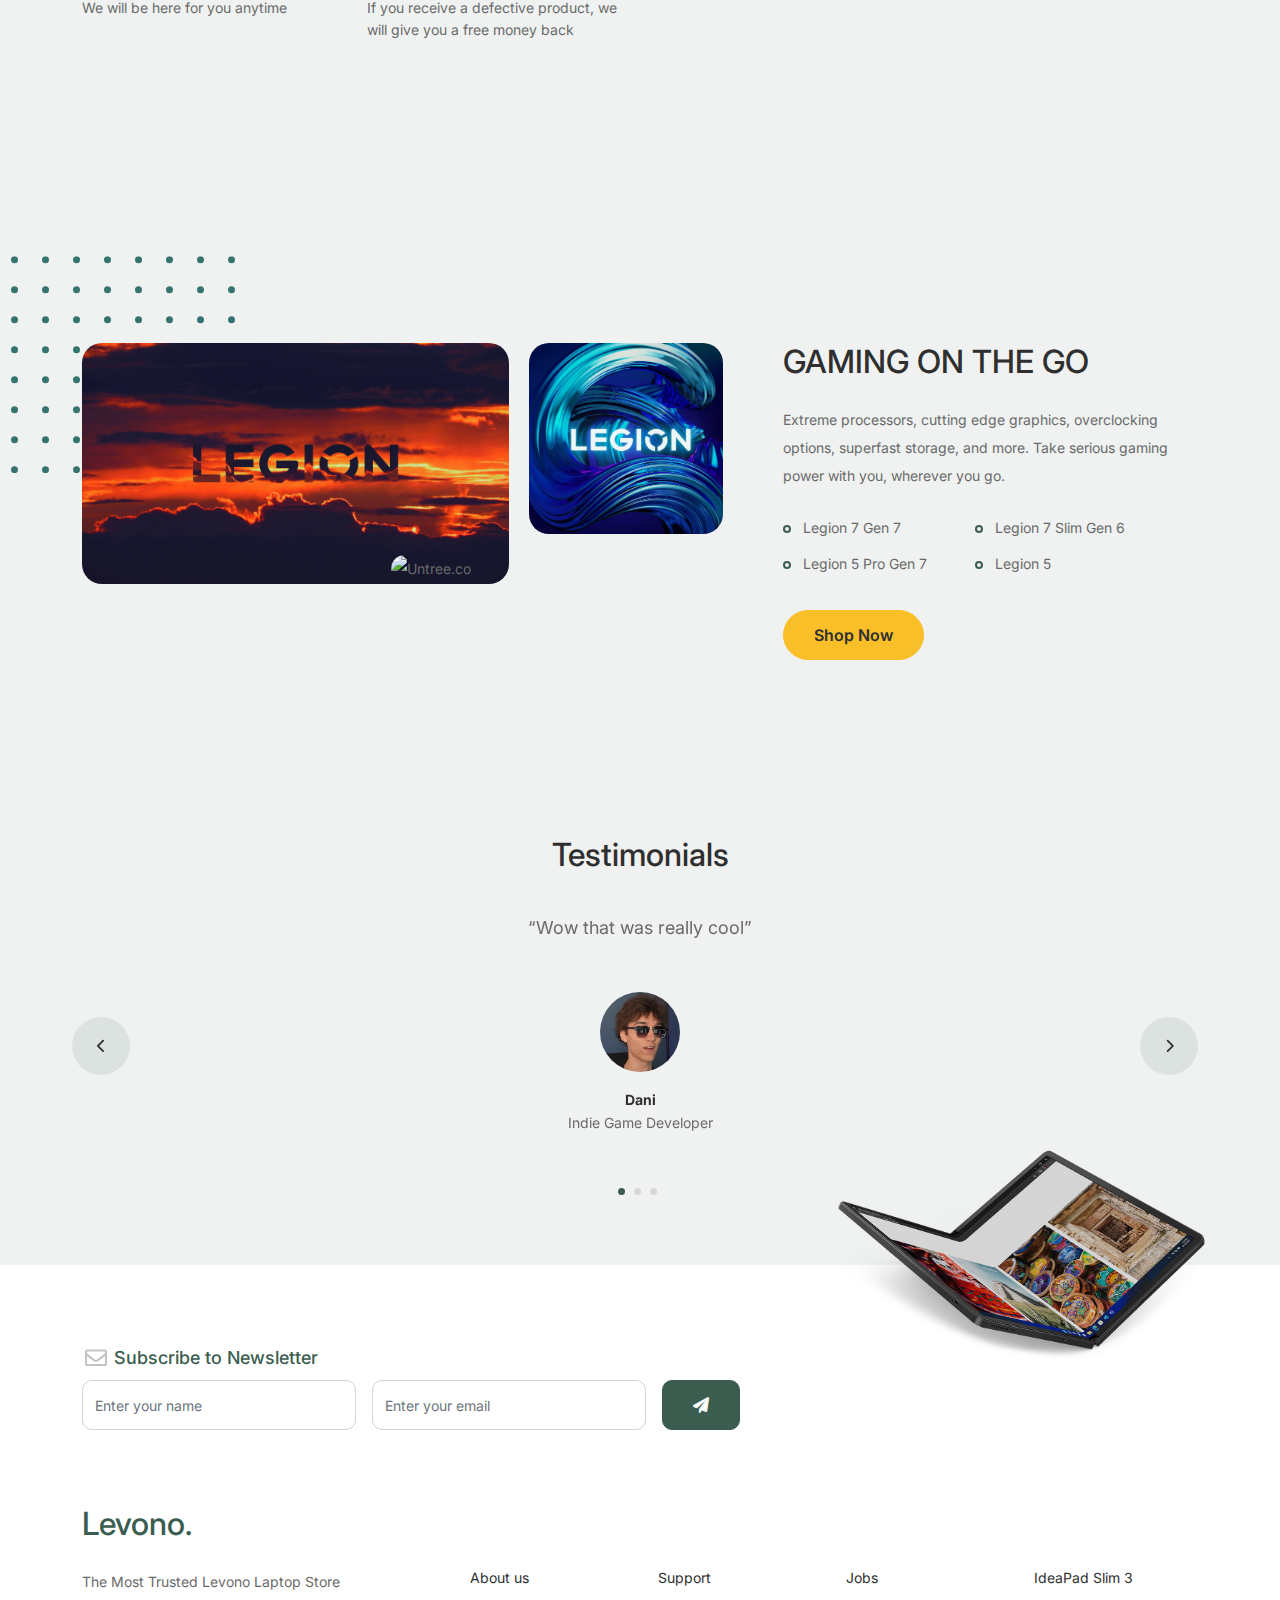
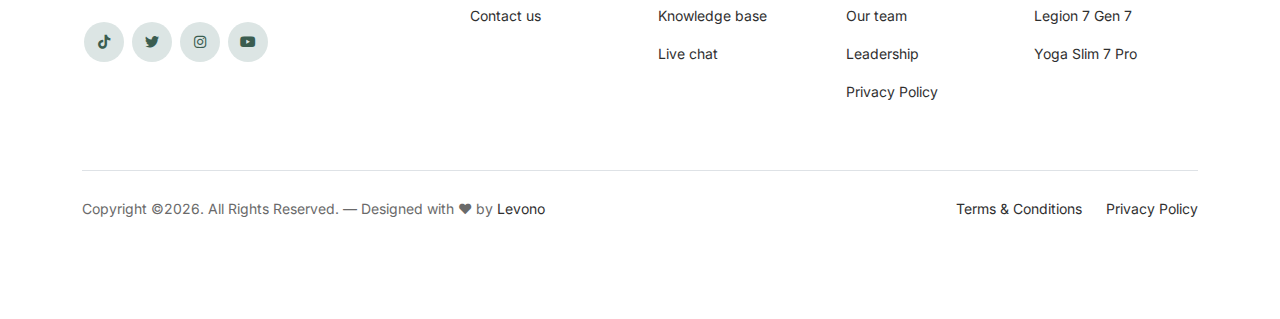
==== commit fdb44859: "Commit Pertama" ====
--- a/index.html
+++ b/index.html
@@ -366,10 +366,10 @@
 						<p class="mb-4">The Most Trusted Levono Laptop Store</p>
 
 						<ul class="list-unstyled custom-social">
-							<li><a href="#"><span class="fa fa-brands fa-whatsapp"></span></a></li>
-							<li><a href="#"><span class="fa fa-brands fa-twitter"></span></a></li>
-							<li><a href="#"><span class="fa fa-brands fa-instagram"></span></a></li>
-							<li><a href="#"><span class="fa fa-brands fa-youtube"></span></a></li>
+							<li><a href="https://www.tiktok.com/@lenovo"><span class="fa fa-brands fa-tiktok"></span></a></li>
+							<li><a href="https://twitter.com/Lenovo"><span class="fa fa-brands fa-twitter"></span></a></li>
+							<li><a href="https://www.instagram.com/lenovo"><span class="fa fa-brands fa-instagram"></span></a></li>
+							<li><a href="https://www.youtube.com/@Lenovo"><span class="fa fa-brands fa-youtube"></span></a></li>
 						</ul>
 					</div>
 
